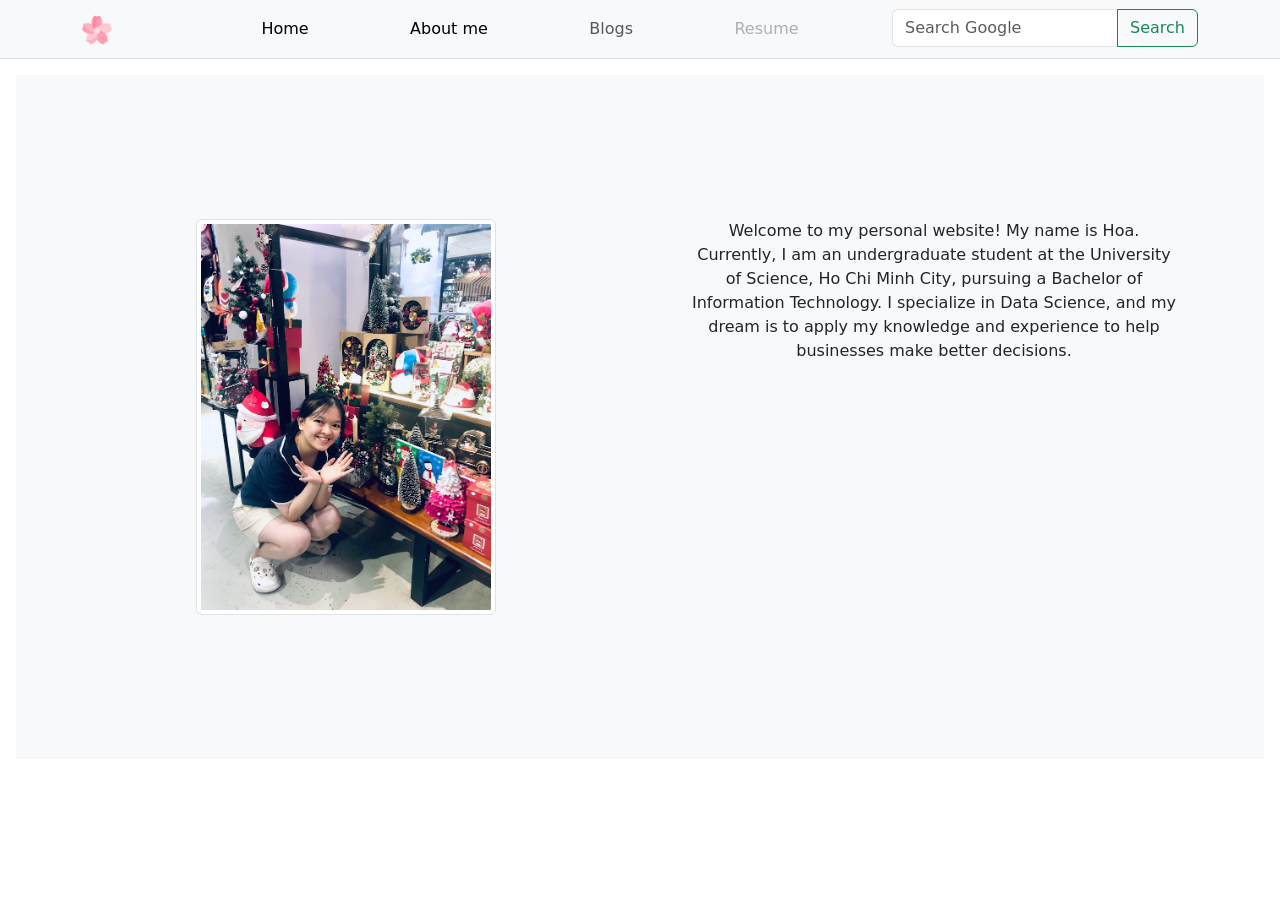
==== about_me.html @ e4ecb75f "add slide" ====
<!DOCTYPE html>
<html lang="en">
<head>
    <meta charset="UTF-8">
    <meta http-equiv="X-UA-Compatible" content="IE=edge">
    <meta name="viewport" content="width=device-width, initial-scale=1.0">
    <title>Hoa Dao</title>
    
    <!-- Bootstrap CSS -->
    <link href="https://cdn.jsdelivr.net/npm/bootstrap@5.3.2/dist/css/bootstrap.min.css" rel="stylesheet" integrity="sha384-T3c6CoIi6uLrA9TneNEoa7RxnatzjcDSCmG1MXxSR1GAsXEV/Dwwykc2MPK8M2HN" crossorigin="anonymous">
</head>
<body>
    <nav class="navbar navbar-expand-md bg-light sticky-top border-bottom">
        <div class="container">
          <a class="navbar-brand" href="#">
            <img src="./images/3737581.png" width="30" height="30" alt="Logo">
          </a>
          <button class="navbar-toggler" type="button" data-bs-toggle="offcanvas" data-bs-target="#offcanvas" aria-controls="#offcanvas" aria-label="Toggle navigation">
            <span class="navbar-toggler-icon"></span>
          </button>
          <div class="offcanvas offcanvas-end" tabindex="-1" id="#offcanvas" aria-labelledby="#offcanvasLabel">
            <div class="offcanvas-header">
              <h5 class="offcanvas-title" id="#offcanvasLabel">Aperture</h5>
              <button type="button" class="btn-close" data-bs-dismiss="offcanvas" aria-label="Close"></button>
            </div>
            <div class="offcanvas-body">
              <ul class="navbar-nav flex-grow-1 justify-content-between">
                <li class="nav-item"><a class="nav-link" href="#">
                  <svg class="bi" width="24" height="24"><use xlink:href="#aperture"></use></svg>
                </a></li>
                <li class="nav-item">
                  <a class="nav-link active" href="./index.html" aria-current="page">Home</a>
                </li>
    
                <li class="nav-item">
                  <a class="nav-link active" href="./about_me.html" aria-current="page">About me</a>
                </li>
    
                <li class="nav-item">
                  <a class="nav-link" href="./blog.html">Blogs</a>
                </li>
                <li class="nav-item">
                  <a class="nav-link disabled" href="#" aria-disabled="true">Resume</a>
                </li>
                <li class="nav-item">
                  <form class="form-inline my-2 my-lg-0" action="https://google.com/search" method="GET">
                    <label for="searchInput" class="visually-hidden">Search</label>
                    <div class="input-group">
                      <input id="searchInput" class="form-control mr-sm-2" name="q" type="search" placeholder="Search Google">
                      <button class="btn btn-outline-success" type="submit">Search</button>
                    </div>
                  </form>
                </li>
              </ul>    
            </div>
          </div>
        </div>
      </nav>

      <main>
        <div class="position-relative overflow-hidden p-3 p-md-5 m-md-3 text-center bg-body-tertiary">
            <div class="row">
              <div class="col-md-6 p-lg-5 mx-auto my-5">
                <img src="./images/IMG_8738.jpg" class="img-fluid img-thumbnail" width="300" height="300" alt="Profile Image">
              </div>
              <div class="col-md-6 p-lg-5 mx-auto my-5">
                <p>Welcome to my personal website! My name is Hoa. Currently, I am an undergraduate student at the University of Science, Ho Chi Minh City, pursuing a Bachelor of Information Technology. I specialize in Data Science, and my dream is to apply my knowledge and experience to help businesses make better decisions.</p>
              </div>
            </div>
          </div>
      </main>
</body>
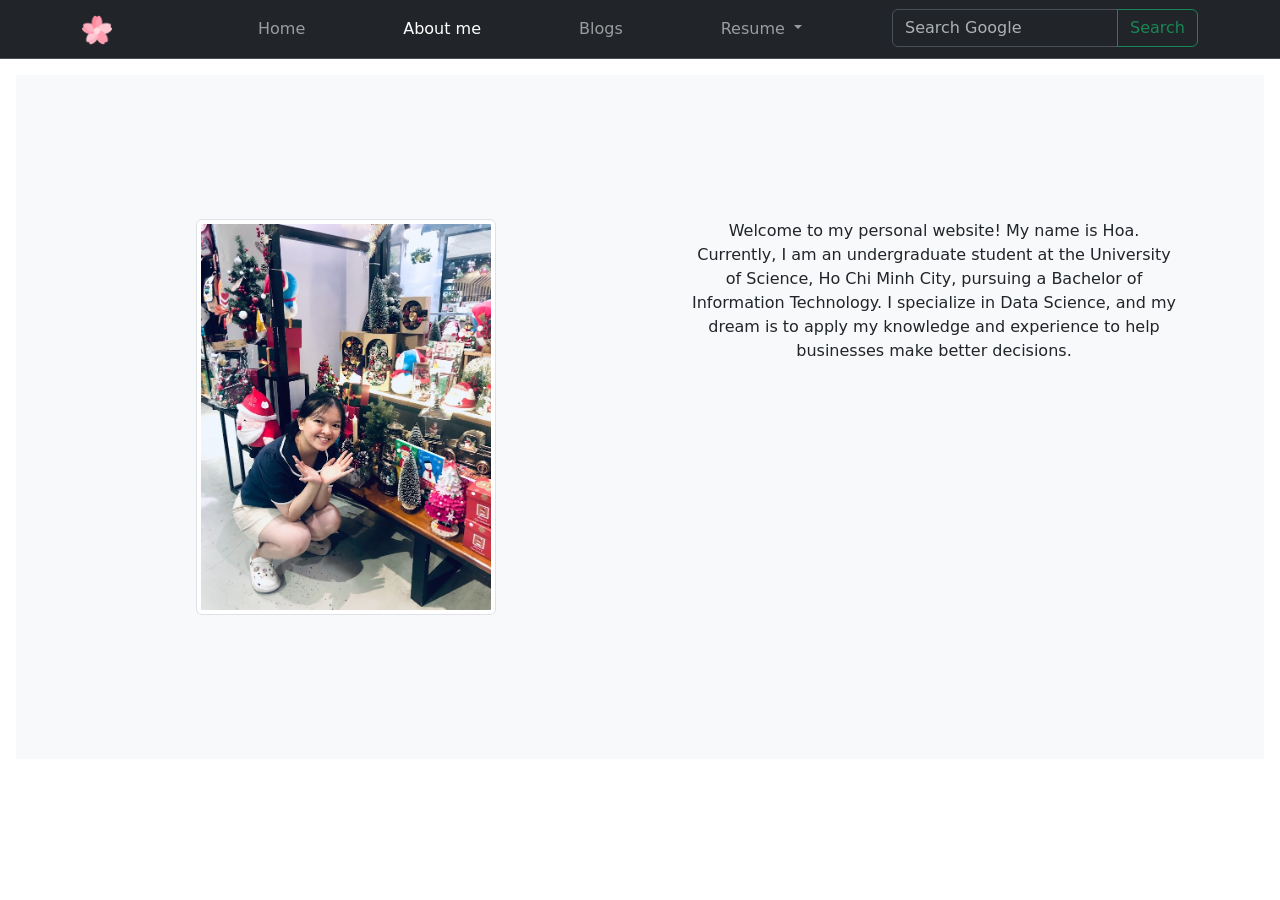
==== commit 57d57c44: "upload cv" ====
--- a/about_me.html
+++ b/about_me.html
@@ -10,9 +10,9 @@
     <link href="https://cdn.jsdelivr.net/npm/bootstrap@5.3.2/dist/css/bootstrap.min.css" rel="stylesheet" integrity="sha384-T3c6CoIi6uLrA9TneNEoa7RxnatzjcDSCmG1MXxSR1GAsXEV/Dwwykc2MPK8M2HN" crossorigin="anonymous">
 </head>
 <body>
-    <nav class="navbar navbar-expand-md bg-light sticky-top border-bottom">
+  <nav class="navbar navbar-expand-md bg-dark sticky-top border-bottom" data-bs-theme="dark">
         <div class="container">
-          <a class="navbar-brand" href="#">
+          <a class="navbar-brand" href="./index.html">
             <img src="./images/3737581.png" width="30" height="30" alt="Logo">
           </a>
           <button class="navbar-toggler" type="button" data-bs-toggle="offcanvas" data-bs-target="#offcanvas" aria-controls="#offcanvas" aria-label="Toggle navigation">
@@ -29,7 +29,7 @@
                   <svg class="bi" width="24" height="24"><use xlink:href="#aperture"></use></svg>
                 </a></li>
                 <li class="nav-item">
-                  <a class="nav-link active" href="./index.html" aria-current="page">Home</a>
+                  <a class="nav-link" href="./index.html" aria-current="page">Home</a>
                 </li>
     
                 <li class="nav-item">
@@ -39,8 +39,16 @@
                 <li class="nav-item">
                   <a class="nav-link" href="./blog.html">Blogs</a>
                 </li>
-                <li class="nav-item">
-                  <a class="nav-link disabled" href="#" aria-disabled="true">Resume</a>
+                <li class="nav-item dropdown">
+                  <a class="nav-link dropdown-toggle" href="#" id="navbarDropdown" role="button" data-toggle="dropdown" aria-haspopup="true" aria-expanded="false">
+                    Resume
+                  </a>
+                  <div class="dropdown-menu" aria-labelledby="navbarDropdown">
+                    <a class="dropdown-item" href="#">Action</a>
+                    <a class="dropdown-item" href="#">Another action</a>
+                    <div class="dropdown-divider"></div>
+                    <a class="dropdown-item" href="#">Something else here</a>
+                  </div>
                 </li>
                 <li class="nav-item">
                   <form class="form-inline my-2 my-lg-0" action="https://google.com/search" method="GET">
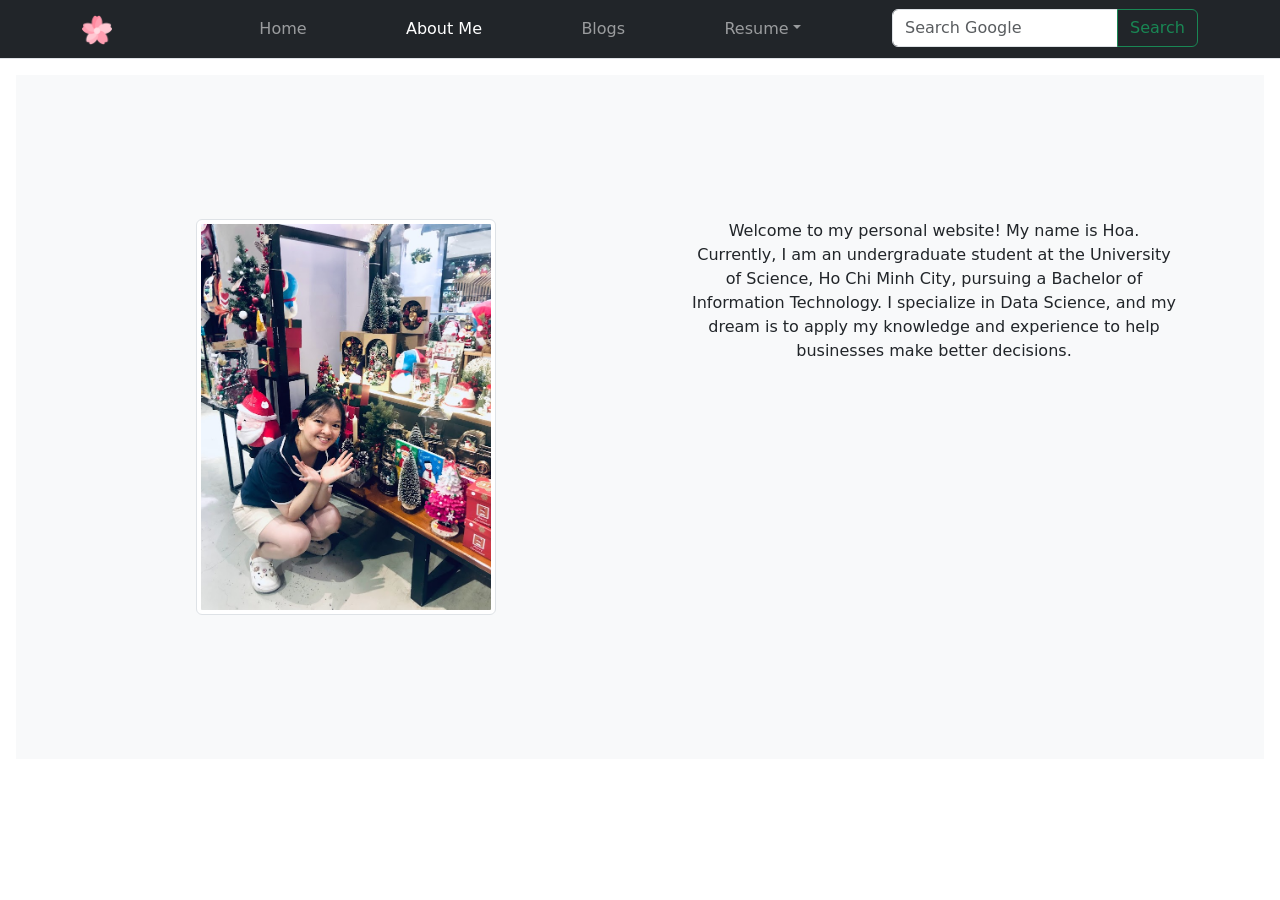
==== commit 6eb70dfd: "upload cv" ====
--- a/about_me.html
+++ b/about_me.html
@@ -10,71 +10,71 @@
     <link href="https://cdn.jsdelivr.net/npm/bootstrap@5.3.2/dist/css/bootstrap.min.css" rel="stylesheet" integrity="sha384-T3c6CoIi6uLrA9TneNEoa7RxnatzjcDSCmG1MXxSR1GAsXEV/Dwwykc2MPK8M2HN" crossorigin="anonymous">
 </head>
 <body>
-  <nav class="navbar navbar-expand-md bg-dark sticky-top border-bottom" data-bs-theme="dark">
-        <div class="container">
-          <a class="navbar-brand" href="./index.html">
-            <img src="./images/3737581.png" width="30" height="30" alt="Logo">
-          </a>
-          <button class="navbar-toggler" type="button" data-bs-toggle="offcanvas" data-bs-target="#offcanvas" aria-controls="#offcanvas" aria-label="Toggle navigation">
-            <span class="navbar-toggler-icon"></span>
-          </button>
-          <div class="offcanvas offcanvas-end" tabindex="-1" id="#offcanvas" aria-labelledby="#offcanvasLabel">
-            <div class="offcanvas-header">
-              <h5 class="offcanvas-title" id="#offcanvasLabel">Aperture</h5>
-              <button type="button" class="btn-close" data-bs-dismiss="offcanvas" aria-label="Close"></button>
-            </div>
-            <div class="offcanvas-body">
-              <ul class="navbar-nav flex-grow-1 justify-content-between">
-                <li class="nav-item"><a class="nav-link" href="#">
-                  <svg class="bi" width="24" height="24"><use xlink:href="#aperture"></use></svg>
-                </a></li>
-                <li class="nav-item">
-                  <a class="nav-link" href="./index.html" aria-current="page">Home</a>
-                </li>
-    
-                <li class="nav-item">
-                  <a class="nav-link active" href="./about_me.html" aria-current="page">About me</a>
-                </li>
-    
-                <li class="nav-item">
-                  <a class="nav-link" href="./blog.html">Blogs</a>
-                </li>
-                <li class="nav-item dropdown">
-                  <a class="nav-link dropdown-toggle" href="#" id="navbarDropdown" role="button" data-toggle="dropdown" aria-haspopup="true" aria-expanded="false">
-                    Resume
-                  </a>
-                  <div class="dropdown-menu" aria-labelledby="navbarDropdown">
-                    <a class="dropdown-item" href="#">Action</a>
-                    <a class="dropdown-item" href="#">Another action</a>
-                    <div class="dropdown-divider"></div>
-                    <a class="dropdown-item" href="#">Something else here</a>
+  <header>
+    <nav class="navbar navbar-expand-md navbar-dark bg-dark sticky-top border-bottom">
+      <div class="container">
+        <a class="navbar-brand" href="./index.html">
+          <img src="./images/3737581.png" width="30" height="30" alt="Logo">
+        </a>
+        <button class="navbar-toggler" type="button" data-bs-toggle="offcanvas" data-bs-target="#offcanvas" aria-controls="offcanvas" aria-label="Toggle navigation">
+          <span class="navbar-toggler-icon"></span>
+        </button>
+        <div class="offcanvas offcanvas-end" tabindex="-1" id="offcanvas" aria-labelledby="offcanvasLabel">
+          <div class="offcanvas-header">
+            <h5 class="offcanvas-title" id="offcanvasLabel">Sakura</h5>
+            <button type="button" class="btn-close" data-bs-dismiss="offcanvas" aria-label="Close"></button>
+          </div>
+          <div class="offcanvas-body">
+            <ul class="navbar-nav flex-grow-1 justify-content-between">
+              <li class="nav-item">
+                <a class="nav-link" href="#">
+                  <svg class="bi" width="24" height="24"><use xlink:href="#Sakura"></use></svg>
+                  <span class="visually-hidden">Sakura</span>
+                </a>
+              </li>
+              <li class="nav-item">
+                <a class="nav-link" href="./index.html" aria-current="page">Home</a>
+              </li>
+              <li class="nav-item">
+                <a class="nav-link active" href="./about_me.html">About Me</a>
+              </li>
+              <li class="nav-item">
+                <a class="nav-link" href="./blog.html">Blogs</a>
+              </li>
+              <li class="nav-item dropdown">
+                <a class="nav-link dropdown-toggle" href="#" id="navbarDropdown" role="button" data-bs-toggle='dropdown' aria-haspopup="true" aria-expanded="false">Resume</a>
+                <div class="dropdown-menu" aria-labelledby="navbarDropdown">
+                  <a class="dropdown-item" href="./docs/CV_Dao_Ngoc_Hoa.pdf">CV_Dao_Ngoc_Hoa</a>
+                  <div class="dropdown-divider"></div>
+                  <a class="dropdown-item" href="https://github.com/daongochoa2002?tab=repositories">Projects</a>
+                </div>                
+              </li>              
+              <li class="nav-item">
+                <form class="form-inline my-2 my-lg-0" action="https://google.com/search" method="GET">
+                  <label for="searchInput" class="visually-hidden">Search</label>
+                  <div class="input-group">
+                    <input id="searchInput" class="form-control mr-sm-2" name="q" type="search" placeholder="Search Google" aria-label="Search">
+                    <button class="btn btn-outline-success" type="submit">Search</button>
                   </div>
-                </li>
-                <li class="nav-item">
-                  <form class="form-inline my-2 my-lg-0" action="https://google.com/search" method="GET">
-                    <label for="searchInput" class="visually-hidden">Search</label>
-                    <div class="input-group">
-                      <input id="searchInput" class="form-control mr-sm-2" name="q" type="search" placeholder="Search Google">
-                      <button class="btn btn-outline-success" type="submit">Search</button>
-                    </div>
-                  </form>
-                </li>
-              </ul>    
-            </div>
+                </form>
+              </li>
+            </ul>
           </div>
         </div>
-      </nav>
+      </div>
+    </nav>
+  </header>
 
-      <main>
-        <div class="position-relative overflow-hidden p-3 p-md-5 m-md-3 text-center bg-body-tertiary">
-            <div class="row">
-              <div class="col-md-6 p-lg-5 mx-auto my-5">
-                <img src="./images/IMG_8738.jpg" class="img-fluid img-thumbnail" width="300" height="300" alt="Profile Image">
-              </div>
-              <div class="col-md-6 p-lg-5 mx-auto my-5">
-                <p>Welcome to my personal website! My name is Hoa. Currently, I am an undergraduate student at the University of Science, Ho Chi Minh City, pursuing a Bachelor of Information Technology. I specialize in Data Science, and my dream is to apply my knowledge and experience to help businesses make better decisions.</p>
-              </div>
-            </div>
+  <main>
+    <div class="position-relative overflow-hidden p-3 p-md-5 m-md-3 text-center bg-body-tertiary">
+        <div class="row">
+          <div class="col-md-6 p-lg-5 mx-auto my-5">
+            <img src="./images/IMG_8738.jpg" class="img-fluid img-thumbnail" width="300" height="300" alt="Profile Image">
           </div>
-      </main>
+          <div class="col-md-6 p-lg-5 mx-auto my-5">
+            <p>Welcome to my personal website! My name is Hoa. Currently, I am an undergraduate student at the University of Science, Ho Chi Minh City, pursuing a Bachelor of Information Technology. I specialize in Data Science, and my dream is to apply my knowledge and experience to help businesses make better decisions.</p>
+          </div>
+        </div>
+      </div>
+  </main>
 </body>
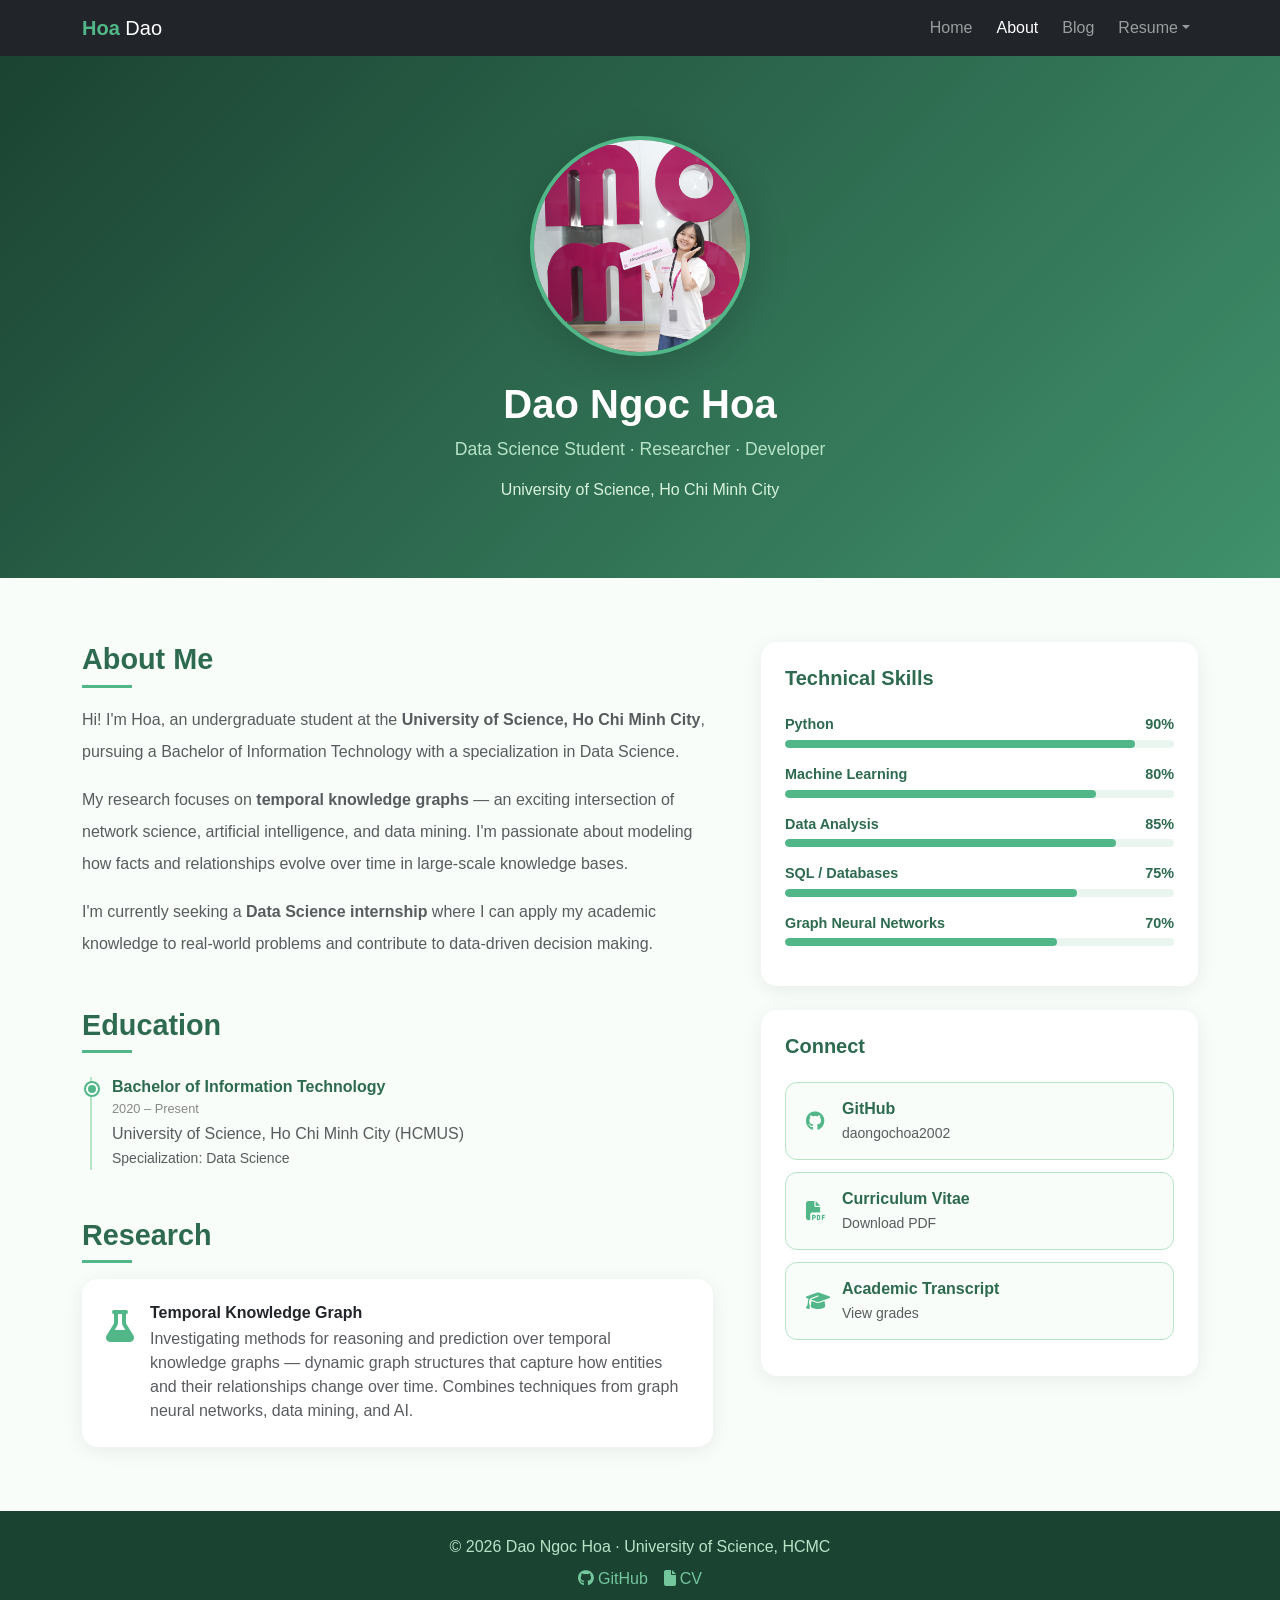
==== commit 67ca9aad: "update cv" ====
--- a/about_me.html
+++ b/about_me.html
@@ -1,80 +1,208 @@
 <!DOCTYPE html>
 <html lang="en">
 <head>
-    <meta charset="UTF-8">
-    <meta http-equiv="X-UA-Compatible" content="IE=edge">
-    <meta name="viewport" content="width=device-width, initial-scale=1.0">
-    <title>Hoa Dao</title>
-    
-    <!-- Bootstrap CSS -->
-    <link href="https://cdn.jsdelivr.net/npm/bootstrap@5.3.2/dist/css/bootstrap.min.css" rel="stylesheet" integrity="sha384-T3c6CoIi6uLrA9TneNEoa7RxnatzjcDSCmG1MXxSR1GAsXEV/Dwwykc2MPK8M2HN" crossorigin="anonymous">
+  <meta charset="UTF-8">
+  <meta name="viewport" content="width=device-width, initial-scale=1.0">
+  <title>About Me | Dao Ngoc Hoa</title>
+  <link href="https://cdn.jsdelivr.net/npm/bootstrap@5.3.2/dist/css/bootstrap.min.css" rel="stylesheet">
+  <link href="https://cdnjs.cloudflare.com/ajax/libs/font-awesome/6.4.0/css/all.min.css" rel="stylesheet">
+  <style>
+    :root { --primary: #2d6a4f; --accent: #52b788; --light-bg: #f8fdf9; }
+    body { font-family: 'Segoe UI', sans-serif; }
+    .navbar-brand span { color: var(--accent); font-weight: 700; }
+    .page-hero {
+      background: linear-gradient(135deg, #1b4332, #40916c);
+      color: white;
+      padding: 80px 0 60px;
+    }
+    .section-title {
+      font-size: 1.8rem; font-weight: 700; color: var(--primary); margin-bottom: 0.5rem;
+    }
+    .section-title::after {
+      content: ''; display: block; width: 50px; height: 3px;
+      background: var(--accent); margin-top: 8px;
+    }
+    .profile-img {
+      width: 220px; height: 220px; border-radius: 50%;
+      object-fit: cover; border: 4px solid var(--accent);
+      box-shadow: 0 10px 40px rgba(0,0,0,0.15);
+    }
+    .timeline { position: relative; padding-left: 30px; }
+    .timeline::before {
+      content: ''; position: absolute; left: 8px; top: 0; bottom: 0;
+      width: 2px; background: #b7e4c7;
+    }
+    .timeline-item { position: relative; margin-bottom: 2rem; }
+    .timeline-item::before {
+      content: ''; position: absolute; left: -26px; top: 6px;
+      width: 12px; height: 12px; border-radius: 50%;
+      background: var(--accent); border: 2px solid white;
+      box-shadow: 0 0 0 2px var(--accent);
+    }
+    .timeline-item h6 { color: var(--primary); font-weight: 700; margin-bottom: 2px; }
+    .timeline-item .date { font-size: 0.8rem; color: #888; margin-bottom: 4px; }
+    .card-info {
+      border: none; border-radius: 16px;
+      box-shadow: 0 4px 20px rgba(0,0,0,0.07);
+      background: white;
+    }
+    .skill-bar-label { font-size: 0.9rem; font-weight: 600; color: var(--primary); }
+    .progress { height: 8px; border-radius: 10px; background: #e9f5ee; }
+    .progress-bar { background: var(--accent); border-radius: 10px; }
+    .contact-link {
+      display: flex; align-items: center; gap: 12px;
+      padding: 14px 20px; border-radius: 12px;
+      background: var(--light-bg); border: 1px solid #b7e4c7;
+      text-decoration: none; color: var(--primary);
+      transition: all 0.2s; margin-bottom: 12px;
+    }
+    .contact-link:hover { background: #d8f3dc; color: var(--primary); transform: translateX(4px); }
+    .contact-link i { font-size: 1.2rem; color: var(--accent); width: 24px; }
+    footer { background: #1b4332; color: #b7e4c7; }
+    footer a { color: #74c69d; text-decoration: none; }
+  </style>
 </head>
 <body>
-  <header>
-    <nav class="navbar navbar-expand-md navbar-dark bg-dark sticky-top border-bottom">
-      <div class="container">
-        <a class="navbar-brand" href="./index.html">
-          <img src="./images/3737581.png" width="30" height="30" alt="Logo">
-        </a>
-        <button class="navbar-toggler" type="button" data-bs-toggle="offcanvas" data-bs-target="#offcanvas" aria-controls="offcanvas" aria-label="Toggle navigation">
-          <span class="navbar-toggler-icon"></span>
-        </button>
-        <div class="offcanvas offcanvas-end" tabindex="-1" id="offcanvas" aria-labelledby="offcanvasLabel">
-          <div class="offcanvas-header">
-            <h5 class="offcanvas-title" id="offcanvasLabel">Sakura</h5>
-            <button type="button" class="btn-close" data-bs-dismiss="offcanvas" aria-label="Close"></button>
-          </div>
-          <div class="offcanvas-body">
-            <ul class="navbar-nav flex-grow-1 justify-content-between">
-              <li class="nav-item">
-                <a class="nav-link" href="#">
-                  <svg class="bi" width="24" height="24"><use xlink:href="#Sakura"></use></svg>
-                  <span class="visually-hidden">Sakura</span>
-                </a>
-              </li>
-              <li class="nav-item">
-                <a class="nav-link" href="./index.html" aria-current="page">Home</a>
-              </li>
-              <li class="nav-item">
-                <a class="nav-link active" href="./about_me.html">About Me</a>
-              </li>
-              <li class="nav-item">
-                <a class="nav-link" href="./blog.html">Blogs</a>
-              </li>
-              <li class="nav-item dropdown">
-                <a class="nav-link dropdown-toggle" href="#" id="navbarDropdown" role="button" data-bs-toggle='dropdown' aria-haspopup="true" aria-expanded="false">Resume</a>
-                <div class="dropdown-menu" aria-labelledby="navbarDropdown">
-                  <a class="dropdown-item" href="./docs/CV_Dao_Ngoc_Hoa.pdf">CV_Dao_Ngoc_Hoa</a>
-                  <div class="dropdown-divider"></div>
-                  <a class="dropdown-item" href="https://github.com/daongochoa2002?tab=repositories">Projects</a>
-                </div>                
-              </li>              
-              <li class="nav-item">
-                <form class="form-inline my-2 my-lg-0" action="https://google.com/search" method="GET">
-                  <label for="searchInput" class="visually-hidden">Search</label>
-                  <div class="input-group">
-                    <input id="searchInput" class="form-control mr-sm-2" name="q" type="search" placeholder="Search Google" aria-label="Search">
-                    <button class="btn btn-outline-success" type="submit">Search</button>
-                  </div>
-                </form>
-              </li>
-            </ul>
+
+<!-- Navbar -->
+<nav class="navbar navbar-expand-md navbar-dark bg-dark sticky-top">
+  <div class="container">
+    <a class="navbar-brand" href="./index.html"><span>Hoa</span> Dao</a>
+    <button class="navbar-toggler" type="button" data-bs-toggle="collapse" data-bs-target="#navMenu">
+      <span class="navbar-toggler-icon"></span>
+    </button>
+    <div class="collapse navbar-collapse" id="navMenu">
+      <ul class="navbar-nav ms-auto gap-2">
+        <li class="nav-item"><a class="nav-link" href="./index.html">Home</a></li>
+        <li class="nav-item"><a class="nav-link active" href="./about_me.html">About</a></li>
+        <li class="nav-item"><a class="nav-link" href="./blog.html">Blog</a></li>
+        <li class="nav-item dropdown">
+          <a class="nav-link dropdown-toggle" href="#" data-bs-toggle="dropdown">Resume</a>
+          <ul class="dropdown-menu dropdown-menu-end">
+            <li><a class="dropdown-item" href="./docs/CV_Dao_Ngoc_Hoa.pdf" target="_blank"><i class="fa fa-file-pdf me-2"></i>Download CV</a></li>
+            <li><a class="dropdown-item" href="./docs/Grade.pdf" target="_blank"><i class="fa fa-graduation-cap me-2"></i>Transcript</a></li>
+            <li><hr class="dropdown-divider"></li>
+            <li><a class="dropdown-item" href="https://github.com/daongochoa2002" target="_blank"><i class="fab fa-github me-2"></i>GitHub Projects</a></li>
+          </ul>
+        </li>
+      </ul>
+    </div>
+  </div>
+</nav>
+
+<!-- Page Hero -->
+<section class="page-hero">
+  <div class="container text-center">
+    <img src="./images/IMG_8738.jpg" alt="Dao Ngoc Hoa" class="profile-img mb-4">
+    <h1 class="fw-bold">Dao Ngoc Hoa</h1>
+    <p style="color:#b7e4c7; font-size:1.1rem;">Data Science Student · Researcher · Developer</p>
+    <p style="color:#d8f3dc;">University of Science, Ho Chi Minh City</p>
+  </div>
+</section>
+
+<!-- About Content -->
+<section class="py-5" style="background: var(--light-bg);">
+  <div class="container py-3">
+    <div class="row g-5">
+
+      <!-- Bio -->
+      <div class="col-lg-7">
+        <h2 class="section-title">About Me</h2>
+        <p class="mt-3 text-muted lh-lg">
+          Hi! I'm Hoa, an undergraduate student at the <strong>University of Science, Ho Chi Minh City</strong>, pursuing a Bachelor of Information Technology with a specialization in Data Science.
+        </p>
+        <p class="text-muted lh-lg">
+          My research focuses on <strong>temporal knowledge graphs</strong> — an exciting intersection of network science, artificial intelligence, and data mining. I'm passionate about modeling how facts and relationships evolve over time in large-scale knowledge bases.
+        </p>
+        <p class="text-muted lh-lg">
+          I'm currently seeking a <strong>Data Science internship</strong> where I can apply my academic knowledge to real-world problems and contribute to data-driven decision making.
+        </p>
+
+        <!-- Education Timeline -->
+        <h2 class="section-title mt-5">Education</h2>
+        <div class="timeline mt-4">
+          <div class="timeline-item">
+            <h6>Bachelor of Information Technology</h6>
+            <div class="date">2020 – Present</div>
+            <p class="text-muted mb-0">University of Science, Ho Chi Minh City (HCMUS)<br>
+            <small>Specialization: Data Science</small></p>
+          </div>
+        </div>
+
+        <!-- Research -->
+        <h2 class="section-title mt-5">Research</h2>
+        <div class="card card-info p-4 mt-3">
+          <div class="d-flex align-items-start gap-3">
+            <div style="font-size:2rem; color:var(--accent)"><i class="fa fa-flask"></i></div>
+            <div>
+              <h6 class="fw-bold mb-1">Temporal Knowledge Graph</h6>
+              <p class="text-muted mb-0">Investigating methods for reasoning and prediction over temporal knowledge graphs — dynamic graph structures that capture how entities and their relationships change over time. Combines techniques from graph neural networks, data mining, and AI.</p>
+            </div>
           </div>
         </div>
       </div>
-    </nav>
-  </header>
-
-  <main>
-    <div class="position-relative overflow-hidden p-3 p-md-5 m-md-3 text-center bg-body-tertiary">
-        <div class="row">
-          <div class="col-md-6 p-lg-5 mx-auto my-5">
-            <img src="./images/IMG_8738.jpg" class="img-fluid img-thumbnail" width="300" height="300" alt="Profile Image">
-          </div>
-          <div class="col-md-6 p-lg-5 mx-auto my-5">
-            <p>Welcome to my personal website! My name is Hoa. Currently, I am an undergraduate student at the University of Science, Ho Chi Minh City, pursuing a Bachelor of Information Technology. I specialize in Data Science, and my dream is to apply my knowledge and experience to help businesses make better decisions.</p>
-          </div>
-        </div>
+
+      <!-- Sidebar -->
+      <div class="col-lg-5">
+
+        <!-- Skills -->
+        <div class="card card-info p-4 mb-4">
+          <h5 class="fw-bold mb-4" style="color:var(--primary)">Technical Skills</h5>
+          <div class="mb-3">
+            <div class="d-flex justify-content-between skill-bar-label mb-1"><span>Python</span><span>90%</span></div>
+            <div class="progress"><div class="progress-bar" style="width:90%"></div></div>
+          </div>
+          <div class="mb-3">
+            <div class="d-flex justify-content-between skill-bar-label mb-1"><span>Machine Learning</span><span>80%</span></div>
+            <div class="progress"><div class="progress-bar" style="width:80%"></div></div>
+          </div>
+          <div class="mb-3">
+            <div class="d-flex justify-content-between skill-bar-label mb-1"><span>Data Analysis</span><span>85%</span></div>
+            <div class="progress"><div class="progress-bar" style="width:85%"></div></div>
+          </div>
+          <div class="mb-3">
+            <div class="d-flex justify-content-between skill-bar-label mb-1"><span>SQL / Databases</span><span>75%</span></div>
+            <div class="progress"><div class="progress-bar" style="width:75%"></div></div>
+          </div>
+          <div class="mb-3">
+            <div class="d-flex justify-content-between skill-bar-label mb-1"><span>Graph Neural Networks</span><span>70%</span></div>
+            <div class="progress"><div class="progress-bar" style="width:70%"></div></div>
+          </div>
+        </div>
+
+        <!-- Contact / Links -->
+        <div class="card card-info p-4">
+          <h5 class="fw-bold mb-4" style="color:var(--primary)">Connect</h5>
+          <a href="https://github.com/daongochoa2002" target="_blank" class="contact-link">
+            <i class="fab fa-github"></i>
+            <div><div class="fw-semibold">GitHub</div><small class="text-muted">daongochoa2002</small></div>
+          </a>
+          <a href="./docs/CV_Dao_Ngoc_Hoa.pdf" target="_blank" class="contact-link">
+            <i class="fa fa-file-pdf"></i>
+            <div><div class="fw-semibold">Curriculum Vitae</div><small class="text-muted">Download PDF</small></div>
+          </a>
+          <a href="./docs/Grade.pdf" target="_blank" class="contact-link">
+            <i class="fa fa-graduation-cap"></i>
+            <div><div class="fw-semibold">Academic Transcript</div><small class="text-muted">View grades</small></div>
+          </a>
+        </div>
+
       </div>
-  </main>
-</body>+    </div>
+  </div>
+</section>
+
+<!-- Footer -->
+<footer class="py-4">
+  <div class="container text-center">
+    <p class="mb-1">© 2026 Dao Ngoc Hoa · University of Science, HCMC</p>
+    <div class="d-flex justify-content-center gap-3 mt-2">
+      <a href="https://github.com/daongochoa2002" target="_blank"><i class="fab fa-github me-1"></i>GitHub</a>
+      <a href="./docs/CV_Dao_Ngoc_Hoa.pdf" target="_blank"><i class="fa fa-file me-1"></i>CV</a>
+    </div>
+  </div>
+</footer>
+
+<script src="https://cdn.jsdelivr.net/npm/bootstrap@5.3.2/dist/js/bootstrap.bundle.min.js"></script>
+</body>
+</html>
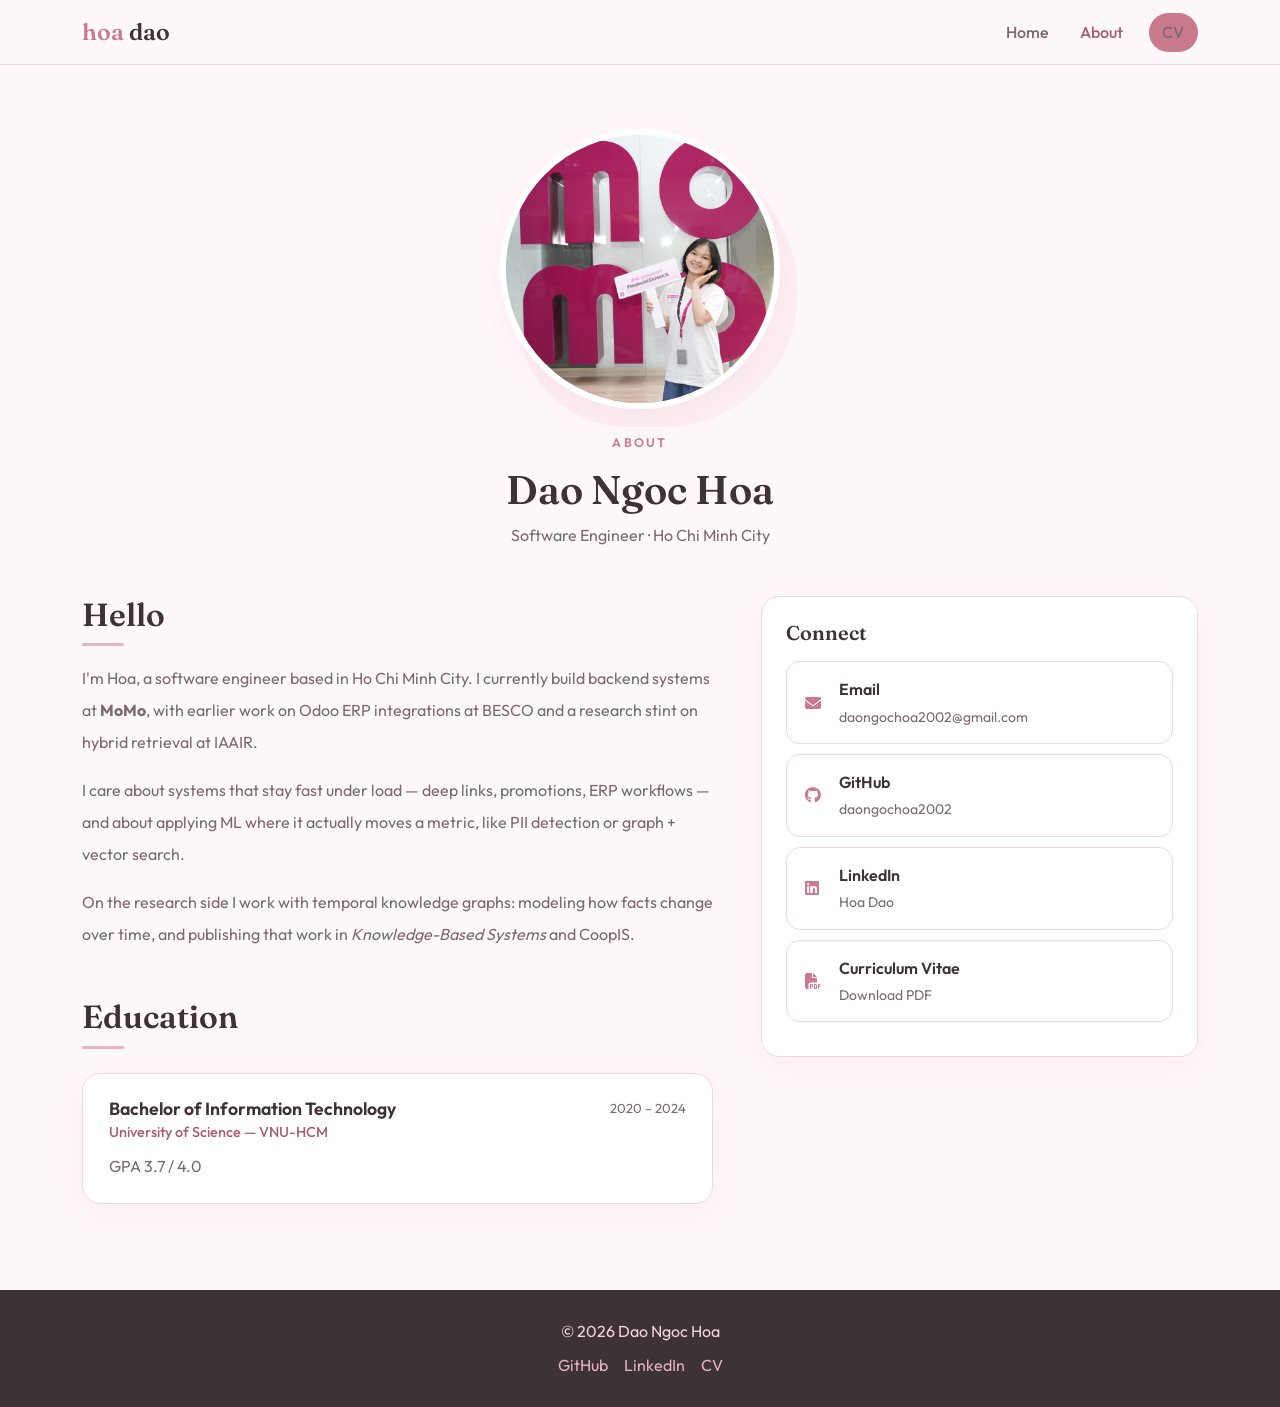
==== commit f3f6fb23: "update cv" ====
--- a/about_me.html
+++ b/about_me.html
@@ -3,202 +3,103 @@
 <head>
   <meta charset="UTF-8">
   <meta name="viewport" content="width=device-width, initial-scale=1.0">
-  <title>About Me | Dao Ngoc Hoa</title>
+  <title>About | Dao Ngoc Hoa</title>
   <link href="https://cdn.jsdelivr.net/npm/bootstrap@5.3.2/dist/css/bootstrap.min.css" rel="stylesheet">
   <link href="https://cdnjs.cloudflare.com/ajax/libs/font-awesome/6.4.0/css/all.min.css" rel="stylesheet">
-  <style>
-    :root { --primary: #2d6a4f; --accent: #52b788; --light-bg: #f8fdf9; }
-    body { font-family: 'Segoe UI', sans-serif; }
-    .navbar-brand span { color: var(--accent); font-weight: 700; }
-    .page-hero {
-      background: linear-gradient(135deg, #1b4332, #40916c);
-      color: white;
-      padding: 80px 0 60px;
-    }
-    .section-title {
-      font-size: 1.8rem; font-weight: 700; color: var(--primary); margin-bottom: 0.5rem;
-    }
-    .section-title::after {
-      content: ''; display: block; width: 50px; height: 3px;
-      background: var(--accent); margin-top: 8px;
-    }
-    .profile-img {
-      width: 220px; height: 220px; border-radius: 50%;
-      object-fit: cover; border: 4px solid var(--accent);
-      box-shadow: 0 10px 40px rgba(0,0,0,0.15);
-    }
-    .timeline { position: relative; padding-left: 30px; }
-    .timeline::before {
-      content: ''; position: absolute; left: 8px; top: 0; bottom: 0;
-      width: 2px; background: #b7e4c7;
-    }
-    .timeline-item { position: relative; margin-bottom: 2rem; }
-    .timeline-item::before {
-      content: ''; position: absolute; left: -26px; top: 6px;
-      width: 12px; height: 12px; border-radius: 50%;
-      background: var(--accent); border: 2px solid white;
-      box-shadow: 0 0 0 2px var(--accent);
-    }
-    .timeline-item h6 { color: var(--primary); font-weight: 700; margin-bottom: 2px; }
-    .timeline-item .date { font-size: 0.8rem; color: #888; margin-bottom: 4px; }
-    .card-info {
-      border: none; border-radius: 16px;
-      box-shadow: 0 4px 20px rgba(0,0,0,0.07);
-      background: white;
-    }
-    .skill-bar-label { font-size: 0.9rem; font-weight: 600; color: var(--primary); }
-    .progress { height: 8px; border-radius: 10px; background: #e9f5ee; }
-    .progress-bar { background: var(--accent); border-radius: 10px; }
-    .contact-link {
-      display: flex; align-items: center; gap: 12px;
-      padding: 14px 20px; border-radius: 12px;
-      background: var(--light-bg); border: 1px solid #b7e4c7;
-      text-decoration: none; color: var(--primary);
-      transition: all 0.2s; margin-bottom: 12px;
-    }
-    .contact-link:hover { background: #d8f3dc; color: var(--primary); transform: translateX(4px); }
-    .contact-link i { font-size: 1.2rem; color: var(--accent); width: 24px; }
-    footer { background: #1b4332; color: #b7e4c7; }
-    footer a { color: #74c69d; text-decoration: none; }
-  </style>
+  <link rel="preconnect" href="https://fonts.googleapis.com">
+  <link rel="preconnect" href="https://fonts.gstatic.com" crossorigin>
+  <link href="https://fonts.googleapis.com/css2?family=Fraunces:opsz,wght@9..144,500;9..144,600&family=Outfit:wght@400;500;600;700&display=swap" rel="stylesheet">
+  <link rel="stylesheet" href="./css/style.css">
 </head>
 <body>
 
-<!-- Navbar -->
-<nav class="navbar navbar-expand-md navbar-dark bg-dark sticky-top">
+<nav class="navbar navbar-expand-md sticky-top site-nav">
   <div class="container">
-    <a class="navbar-brand" href="./index.html"><span>Hoa</span> Dao</a>
-    <button class="navbar-toggler" type="button" data-bs-toggle="collapse" data-bs-target="#navMenu">
+    <a class="navbar-brand" href="./index.html"><span>hoa</span> dao</a>
+    <button class="navbar-toggler" type="button" data-bs-toggle="collapse" data-bs-target="#navMenu" aria-label="Toggle navigation">
       <span class="navbar-toggler-icon"></span>
     </button>
     <div class="collapse navbar-collapse" id="navMenu">
-      <ul class="navbar-nav ms-auto gap-2">
+      <ul class="navbar-nav ms-auto align-items-md-center gap-md-1">
         <li class="nav-item"><a class="nav-link" href="./index.html">Home</a></li>
         <li class="nav-item"><a class="nav-link active" href="./about_me.html">About</a></li>
-        <li class="nav-item"><a class="nav-link" href="./blog.html">Blog</a></li>
-        <li class="nav-item dropdown">
-          <a class="nav-link dropdown-toggle" href="#" data-bs-toggle="dropdown">Resume</a>
-          <ul class="dropdown-menu dropdown-menu-end">
-            <li><a class="dropdown-item" href="./docs/CV_Dao_Ngoc_Hoa.pdf" target="_blank"><i class="fa fa-file-pdf me-2"></i>Download CV</a></li>
-            <li><a class="dropdown-item" href="./docs/Grade.pdf" target="_blank"><i class="fa fa-graduation-cap me-2"></i>Transcript</a></li>
-            <li><hr class="dropdown-divider"></li>
-            <li><a class="dropdown-item" href="https://github.com/daongochoa2002" target="_blank"><i class="fab fa-github me-2"></i>GitHub Projects</a></li>
-          </ul>
-        </li>
+        <li class="nav-item"><a class="nav-link btn-cv ms-md-2" href="./docs/CV_Dao_Ngoc_Hoa.pdf" target="_blank">CV</a></li>
       </ul>
     </div>
   </div>
 </nav>
 
-<!-- Page Hero -->
 <section class="page-hero">
-  <div class="container text-center">
-    <img src="./images/IMG_8738.jpg" alt="Dao Ngoc Hoa" class="profile-img mb-4">
-    <h1 class="fw-bold">Dao Ngoc Hoa</h1>
-    <p style="color:#b7e4c7; font-size:1.1rem;">Data Science Student · Researcher · Developer</p>
-    <p style="color:#d8f3dc;">University of Science, Ho Chi Minh City</p>
+  <div class="container">
+    <div class="profile-wrap mb-4">
+      <img src="./images/IMG_8738.jpg" alt="Dao Ngoc Hoa" class="profile-img">
+    </div>
+    <p class="eyebrow">About</p>
+    <h1>Dao Ngoc Hoa</h1>
+    <p class="muted mb-0">Software Engineer · Ho Chi Minh City</p>
   </div>
 </section>
 
-<!-- About Content -->
-<section class="py-5" style="background: var(--light-bg);">
-  <div class="container py-3">
+<section class="section pt-2">
+  <div class="container">
     <div class="row g-5">
-
-      <!-- Bio -->
       <div class="col-lg-7">
-        <h2 class="section-title">About Me</h2>
-        <p class="mt-3 text-muted lh-lg">
-          Hi! I'm Hoa, an undergraduate student at the <strong>University of Science, Ho Chi Minh City</strong>, pursuing a Bachelor of Information Technology with a specialization in Data Science.
+        <h2 class="section-title">Hello</h2>
+        <p class="muted mt-3 lh-lg">
+          I'm Hoa, a software engineer based in Ho Chi Minh City. I currently build backend systems at <strong>MoMo</strong>, with earlier work on Odoo ERP integrations at BESCO and a research stint on hybrid retrieval at IAAIR.
         </p>
-        <p class="text-muted lh-lg">
-          My research focuses on <strong>temporal knowledge graphs</strong> — an exciting intersection of network science, artificial intelligence, and data mining. I'm passionate about modeling how facts and relationships evolve over time in large-scale knowledge bases.
+        <p class="muted lh-lg">
+          I care about systems that stay fast under load — deep links, promotions, ERP workflows — and about applying ML where it actually moves a metric, like PII detection or graph + vector search.
         </p>
-        <p class="text-muted lh-lg">
-          I'm currently seeking a <strong>Data Science internship</strong> where I can apply my academic knowledge to real-world problems and contribute to data-driven decision making.
+        <p class="muted lh-lg mb-0">
+          On the research side I work with temporal knowledge graphs: modeling how facts change over time, and publishing that work in <em>Knowledge-Based Systems</em> and CoopIS.
         </p>
 
-        <!-- Education Timeline -->
         <h2 class="section-title mt-5">Education</h2>
-        <div class="timeline mt-4">
-          <div class="timeline-item">
-            <h6>Bachelor of Information Technology</h6>
-            <div class="date">2020 – Present</div>
-            <p class="text-muted mb-0">University of Science, Ho Chi Minh City (HCMUS)<br>
-            <small>Specialization: Data Science</small></p>
+        <article class="card-soft job mt-4">
+          <div class="d-flex flex-wrap justify-content-between gap-2">
+            <div>
+              <h3>Bachelor of Information Technology</h3>
+              <div class="meta">University of Science — VNU-HCM</div>
+            </div>
+            <div class="when">2020 – 2024</div>
           </div>
-        </div>
-
-        <!-- Research -->
-        <h2 class="section-title mt-5">Research</h2>
-        <div class="card card-info p-4 mt-3">
-          <div class="d-flex align-items-start gap-3">
-            <div style="font-size:2rem; color:var(--accent)"><i class="fa fa-flask"></i></div>
-            <div>
-              <h6 class="fw-bold mb-1">Temporal Knowledge Graph</h6>
-              <p class="text-muted mb-0">Investigating methods for reasoning and prediction over temporal knowledge graphs — dynamic graph structures that capture how entities and their relationships change over time. Combines techniques from graph neural networks, data mining, and AI.</p>
-            </div>
-          </div>
-        </div>
+          <p class="muted mb-0 mt-2">GPA 3.7 / 4.0</p>
+        </article>
       </div>
 
-      <!-- Sidebar -->
       <div class="col-lg-5">
-
-        <!-- Skills -->
-        <div class="card card-info p-4 mb-4">
-          <h5 class="fw-bold mb-4" style="color:var(--primary)">Technical Skills</h5>
-          <div class="mb-3">
-            <div class="d-flex justify-content-between skill-bar-label mb-1"><span>Python</span><span>90%</span></div>
-            <div class="progress"><div class="progress-bar" style="width:90%"></div></div>
-          </div>
-          <div class="mb-3">
-            <div class="d-flex justify-content-between skill-bar-label mb-1"><span>Machine Learning</span><span>80%</span></div>
-            <div class="progress"><div class="progress-bar" style="width:80%"></div></div>
-          </div>
-          <div class="mb-3">
-            <div class="d-flex justify-content-between skill-bar-label mb-1"><span>Data Analysis</span><span>85%</span></div>
-            <div class="progress"><div class="progress-bar" style="width:85%"></div></div>
-          </div>
-          <div class="mb-3">
-            <div class="d-flex justify-content-between skill-bar-label mb-1"><span>SQL / Databases</span><span>75%</span></div>
-            <div class="progress"><div class="progress-bar" style="width:75%"></div></div>
-          </div>
-          <div class="mb-3">
-            <div class="d-flex justify-content-between skill-bar-label mb-1"><span>Graph Neural Networks</span><span>70%</span></div>
-            <div class="progress"><div class="progress-bar" style="width:70%"></div></div>
-          </div>
-        </div>
-
-        <!-- Contact / Links -->
-        <div class="card card-info p-4">
-          <h5 class="fw-bold mb-4" style="color:var(--primary)">Connect</h5>
-          <a href="https://github.com/daongochoa2002" target="_blank" class="contact-link">
+        <div class="card-soft p-4 mb-4">
+          <h5 class="fw-semibold mb-3" style="font-family:var(--font-serif)">Connect</h5>
+          <a href="mailto:daongochoa2002@gmail.com" class="contact-link">
+            <i class="fa fa-envelope"></i>
+            <div><div class="fw-semibold">Email</div><small class="muted">daongochoa2002@gmail.com</small></div>
+          </a>
+          <a href="https://github.com/daongochoa2002" target="_blank" rel="noopener" class="contact-link">
             <i class="fab fa-github"></i>
-            <div><div class="fw-semibold">GitHub</div><small class="text-muted">daongochoa2002</small></div>
+            <div><div class="fw-semibold">GitHub</div><small class="muted">daongochoa2002</small></div>
+          </a>
+          <a href="https://www.linkedin.com/in/hoa-dao-6bb60b153" target="_blank" rel="noopener" class="contact-link">
+            <i class="fab fa-linkedin"></i>
+            <div><div class="fw-semibold">LinkedIn</div><small class="muted">Hoa Dao</small></div>
           </a>
           <a href="./docs/CV_Dao_Ngoc_Hoa.pdf" target="_blank" class="contact-link">
             <i class="fa fa-file-pdf"></i>
-            <div><div class="fw-semibold">Curriculum Vitae</div><small class="text-muted">Download PDF</small></div>
-          </a>
-          <a href="./docs/Grade.pdf" target="_blank" class="contact-link">
-            <i class="fa fa-graduation-cap"></i>
-            <div><div class="fw-semibold">Academic Transcript</div><small class="text-muted">View grades</small></div>
+            <div><div class="fw-semibold">Curriculum Vitae</div><small class="muted">Download PDF</small></div>
           </a>
         </div>
-
       </div>
     </div>
   </div>
 </section>
 
-<!-- Footer -->
-<footer class="py-4">
+<footer>
   <div class="container text-center">
-    <p class="mb-1">© 2026 Dao Ngoc Hoa · University of Science, HCMC</p>
+    <p class="mb-1">© 2026 Dao Ngoc Hoa</p>
     <div class="d-flex justify-content-center gap-3 mt-2">
-      <a href="https://github.com/daongochoa2002" target="_blank"><i class="fab fa-github me-1"></i>GitHub</a>
-      <a href="./docs/CV_Dao_Ngoc_Hoa.pdf" target="_blank"><i class="fa fa-file me-1"></i>CV</a>
+      <a href="https://github.com/daongochoa2002" target="_blank" rel="noopener">GitHub</a>
+      <a href="https://www.linkedin.com/in/hoa-dao-6bb60b153" target="_blank" rel="noopener">LinkedIn</a>
+      <a href="./docs/CV_Dao_Ngoc_Hoa.pdf" target="_blank">CV</a>
     </div>
   </div>
 </footer>
--- a/css/style.css
+++ b/css/style.css
@@ -0,0 +1,354 @@
+:root {
+  --bg: #fff8fa;
+  --bg-soft: #fceef2;
+  --primary: #c97b8d;
+  --primary-dark: #a85d70;
+  --accent: #e8b4c0;
+  --text: #3d3236;
+  --muted: #7a6a70;
+  --card: #ffffff;
+  --border: #f3d5dd;
+  --shadow: 0 10px 30px rgba(201, 123, 141, 0.08);
+  --radius: 18px;
+  --font-sans: "Outfit", "Segoe UI", sans-serif;
+  --font-serif: "Fraunces", Georgia, serif;
+}
+
+*,
+*::before,
+*::after { box-sizing: border-box; }
+
+html { scroll-behavior: smooth; }
+
+body {
+  font-family: var(--font-sans);
+  background: var(--bg);
+  color: var(--text);
+  line-height: 1.65;
+}
+
+a { color: var(--primary-dark); }
+
+img { max-width: 100%; height: auto; }
+
+/* Nav */
+.site-nav {
+  background: rgba(255, 248, 250, 0.92);
+  backdrop-filter: blur(12px);
+  border-bottom: 1px solid var(--border);
+}
+
+.navbar-brand {
+  font-family: var(--font-serif);
+  font-weight: 600;
+  font-size: 1.45rem;
+  color: var(--text) !important;
+}
+
+.navbar-brand span { color: var(--primary); }
+
+.site-nav .nav-link {
+  color: var(--muted) !important;
+  font-weight: 500;
+  padding: 0.4rem 0.85rem !important;
+}
+
+.site-nav .nav-link.active,
+.site-nav .nav-link:hover {
+  color: var(--primary-dark) !important;
+}
+
+.btn-cv {
+  background: var(--primary);
+  color: #fff !important;
+  border-radius: 999px;
+  padding: 0.4rem 1rem !important;
+  font-weight: 600;
+}
+
+.btn-cv:hover { background: var(--primary-dark); color: #fff !important; }
+
+.navbar-toggler {
+  border-color: var(--border);
+}
+
+.navbar-toggler-icon {
+  background-image: url("data:image/svg+xml,%3csvg xmlns='http://www.w3.org/2000/svg' viewBox='0 0 30 30'%3e%3cpath stroke='%23c97b8d' stroke-linecap='round' stroke-miterlimit='10' stroke-width='2' d='M4 7h22M4 15h22M4 23h22'/%3e%3c/svg%3e");
+}
+
+/* Hero */
+.hero {
+  position: relative;
+  overflow: hidden;
+  padding: 5.5rem 0 4.5rem;
+}
+
+.hero::before {
+  content: "";
+  position: absolute;
+  width: 420px;
+  height: 420px;
+  right: -80px;
+  top: -60px;
+  background: radial-gradient(circle, #f6d5de 0%, transparent 70%);
+  pointer-events: none;
+}
+
+.eyebrow {
+  letter-spacing: 0.18em;
+  text-transform: uppercase;
+  font-size: 0.78rem;
+  font-weight: 600;
+  color: var(--primary);
+  margin-bottom: 0.75rem;
+}
+
+.hero h1 {
+  font-family: var(--font-serif);
+  font-weight: 600;
+  font-size: clamp(2.4rem, 5vw, 3.6rem);
+  line-height: 1.15;
+  margin-bottom: 1rem;
+}
+
+.lead-copy {
+  color: var(--muted);
+  font-size: 1.08rem;
+  max-width: 38rem;
+}
+
+.profile-wrap {
+  position: relative;
+  display: inline-block;
+}
+
+.profile-wrap::after {
+  content: "";
+  position: absolute;
+  inset: 18px -18px -18px 18px;
+  background: var(--bg-soft);
+  border-radius: 40% 60% 55% 45%;
+  z-index: 0;
+}
+
+.profile-img {
+  position: relative;
+  z-index: 1;
+  width: 280px;
+  height: 280px;
+  object-fit: cover;
+  border-radius: 50%;
+  border: 6px solid #fff;
+  box-shadow: var(--shadow);
+}
+
+.chip {
+  display: inline-flex;
+  align-items: center;
+  gap: 0.35rem;
+  background: #fff;
+  border: 1px solid var(--border);
+  color: var(--primary-dark);
+  padding: 0.35rem 0.85rem;
+  border-radius: 999px;
+  font-size: 0.85rem;
+  font-weight: 500;
+  margin: 0.2rem;
+}
+
+.btn-pink {
+  background: var(--primary);
+  color: #fff;
+  border: none;
+  padding: 0.7rem 1.4rem;
+  border-radius: 999px;
+  font-weight: 600;
+  text-decoration: none;
+  display: inline-block;
+  transition: transform 0.2s, background 0.2s;
+}
+
+.btn-pink:hover {
+  background: var(--primary-dark);
+  color: #fff;
+  transform: translateY(-1px);
+}
+
+.btn-ghost {
+  background: transparent;
+  color: var(--primary-dark);
+  border: 1.5px solid var(--accent);
+  padding: 0.7rem 1.4rem;
+  border-radius: 999px;
+  font-weight: 600;
+  text-decoration: none;
+  display: inline-block;
+}
+
+.btn-ghost:hover {
+  background: var(--bg-soft);
+  color: var(--primary-dark);
+}
+
+.social a {
+  color: var(--primary);
+  font-size: 1.25rem;
+  margin-right: 0.85rem;
+}
+
+.social a:hover { color: var(--primary-dark); }
+
+/* Sections */
+.section { padding: 4.25rem 0; }
+
+.section-alt { background: var(--bg-soft); }
+
+.section-title {
+  font-family: var(--font-serif);
+  font-size: 2rem;
+  font-weight: 600;
+  margin-bottom: 0.35rem;
+}
+
+.section-title::after {
+  content: "";
+  display: block;
+  width: 42px;
+  height: 3px;
+  background: var(--accent);
+  margin-top: 0.55rem;
+  border-radius: 99px;
+}
+
+.muted { color: var(--muted); }
+
+.card-soft {
+  background: var(--card);
+  border: 1px solid var(--border);
+  border-radius: var(--radius);
+  box-shadow: var(--shadow);
+}
+
+.job {
+  padding: 1.5rem 1.6rem;
+  margin-bottom: 1.1rem;
+}
+
+.job h3 {
+  font-size: 1.1rem;
+  font-weight: 650;
+  margin-bottom: 0.15rem;
+}
+
+.job .meta {
+  font-size: 0.9rem;
+  color: var(--primary-dark);
+  font-weight: 500;
+}
+
+.job .when {
+  font-size: 0.82rem;
+  color: var(--muted);
+}
+
+.job ul {
+  margin: 0.75rem 0 0;
+  padding-left: 1.1rem;
+  color: var(--muted);
+}
+
+.job li { margin-bottom: 0.35rem; }
+
+.pub {
+  height: 100%;
+  padding: 1.5rem;
+}
+
+.pub .venue {
+  font-size: 0.78rem;
+  font-weight: 600;
+  color: var(--primary);
+  text-transform: uppercase;
+  letter-spacing: 0.04em;
+}
+
+.pub h3 {
+  font-family: var(--font-serif);
+  font-size: 1.15rem;
+  margin: 0.5rem 0 0.65rem;
+}
+
+.skill-group h6 {
+  font-size: 0.78rem;
+  letter-spacing: 0.08em;
+  text-transform: uppercase;
+  color: var(--primary-dark);
+  margin-bottom: 0.7rem;
+}
+
+.skill-badge {
+  display: inline-block;
+  background: #fff;
+  border: 1px solid var(--border);
+  color: var(--text);
+  padding: 0.35rem 0.8rem;
+  border-radius: 999px;
+  font-size: 0.85rem;
+  margin: 0 0.3rem 0.45rem 0;
+}
+
+.contact-link {
+  display: flex;
+  align-items: center;
+  gap: 12px;
+  padding: 14px 18px;
+  border-radius: 14px;
+  background: #fff;
+  border: 1px solid var(--border);
+  text-decoration: none;
+  color: var(--text);
+  margin-bottom: 10px;
+  transition: transform 0.15s, border-color 0.15s;
+}
+
+.contact-link:hover {
+  transform: translateX(3px);
+  border-color: var(--accent);
+  color: var(--text);
+}
+
+.contact-link i {
+  color: var(--primary);
+  width: 22px;
+}
+
+.page-hero {
+  padding: 4rem 0 2.5rem;
+  text-align: center;
+}
+
+.page-hero h1 {
+  font-family: var(--font-serif);
+  font-weight: 600;
+}
+
+footer {
+  background: #3d3236;
+  color: #f3d5dd;
+  padding: 1.75rem 0;
+}
+
+footer a {
+  color: var(--accent);
+  text-decoration: none;
+}
+
+footer a:hover { color: #fff; }
+
+@media (max-width: 991px) {
+  .hero { padding-top: 3.5rem; text-align: center; }
+  .lead-copy { margin-inline: auto; }
+  .profile-img { width: 220px; height: 220px; }
+  .hero .d-flex.flex-wrap { justify-content: center; }
+  .social { justify-content: center; }
+}
